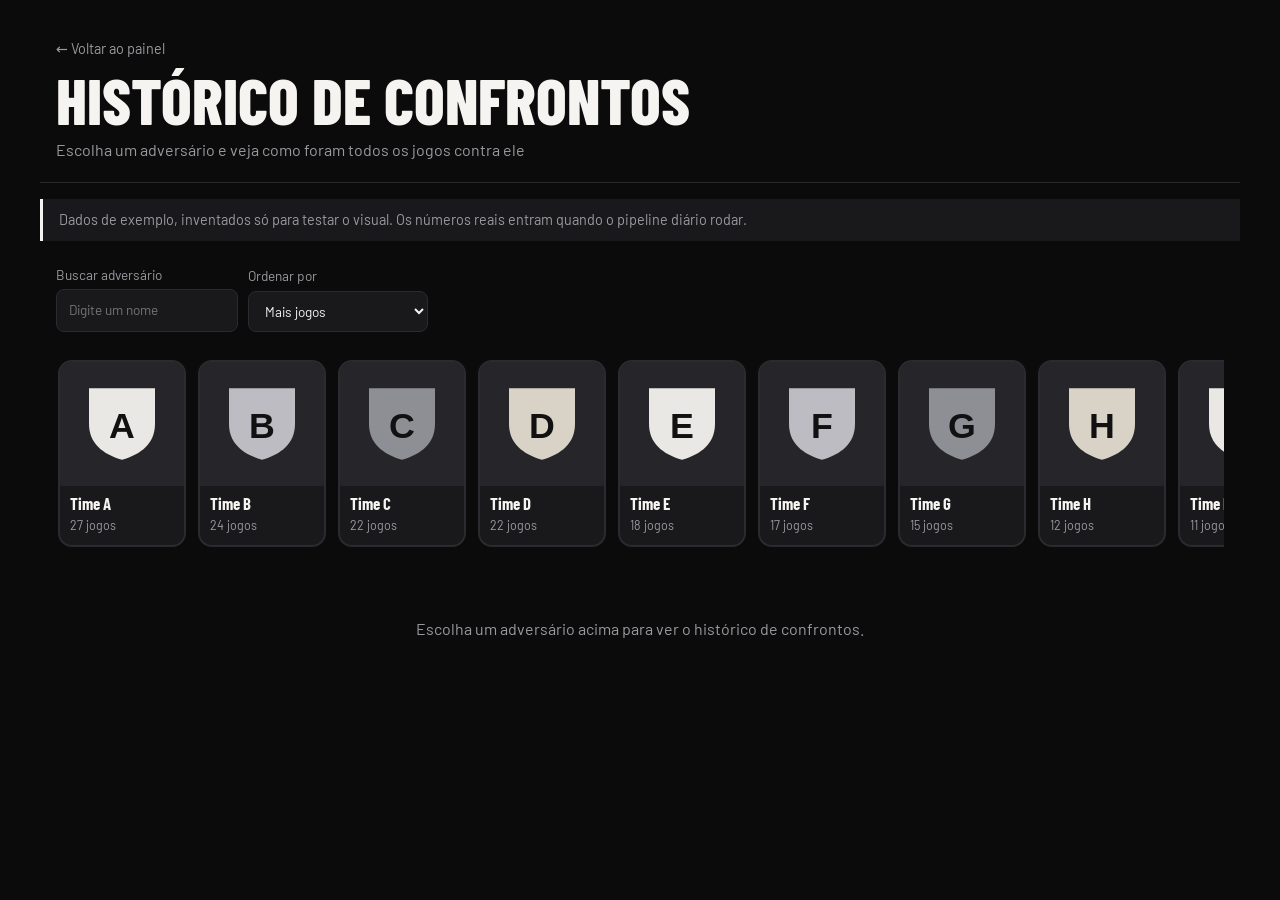
==== site/confrontos.html @ 22c3e426 "Página de histórico de confrontos (protótipo com dados de exemplo) Co-Authored-By: Claude Sonnet 5.5" ====
<!doctype html>
<html lang="pt-BR">
<head>
  <meta charset="utf-8">
  <meta name="viewport" content="width=device-width, initial-scale=1">
  <title>Histórico de confrontos · Corinthians em Números</title>
  <meta name="description" content="Escolha um adversário e veja o retrospecto do Corinthians contra ele: vitórias, empates, derrotas, artilheiros e muito mais.">
  <link rel="preconnect" href="https://fonts.googleapis.com">
  <link rel="preconnect" href="https://fonts.gstatic.com" crossorigin>
  <link href="https://fonts.googleapis.com/css2?family=Barlow+Condensed:wght@600;700;800&family=Barlow:wght@400;500;600&display=swap" rel="stylesheet">
  <link rel="icon" href="data:image/svg+xml,%3Csvg xmlns=%27http://www.w3.org/2000/svg%27 viewBox=%270 0 16 16%27%3E%3Crect width=%2716%27 height=%2716%27 fill=%27%23f5f4f1%27/%3E%3C/svg%3E">
  <link rel="stylesheet" href="jogadores.css">
  <link rel="stylesheet" href="confrontos.css">
</head>
<body>
  <header class="topo">
    <div>
      <a class="voltar" href="index.html">← Voltar ao painel</a>
      <h1>Histórico de confrontos</h1>
      <p>Escolha um adversário e veja como foram todos os jogos contra ele</p>
    </div>
  </header>

  <div id="aviso-exemplo" class="aviso" hidden>Dados de exemplo, inventados só para testar o visual. Os números reais entram quando o pipeline diário rodar.</div>

  <main>
    <div class="ferr">
      <label>Buscar adversário<input id="busca" type="search" placeholder="Digite um nome" autocomplete="off"></label>
      <label>Ordenar por
        <select id="ord">
          <option value="jogos">Mais jogos</option>
          <option value="vit">Mais vitórias</option>
          <option value="apr">Melhor aproveitamento</option>
          <option value="nome">Nome (A–Z)</option>
        </select>
      </label>
    </div>
    <div class="tira" id="tira" role="listbox" aria-label="Escolha um adversário"></div>
    <div id="ficha"></div>
  </main>

  <script src="confrontos.js"></script>
</body>
</html>
---- site/jogadores.css ----
/* Página 2: Jogadores e estádios. Alvinegra, com toques leves de vermelho só no que está selecionado. */
:root {
  --preto: #0b0b0c;
  --cartao: #19191c;
  --linha: #2b2b2f;
  --branco: #f5f4f1;
  --cinza: #9a9aa0;
  --verm: #c8102e;
  --display: "Barlow Condensed", "Arial Narrow", sans-serif;
  --texto: "Barlow", system-ui, sans-serif;
}

* { box-sizing: border-box; }
html { color-scheme: dark; }
body { margin: 0; background: var(--preto); color: var(--branco); font: 400 1rem/1.5 var(--texto); }
:focus-visible { outline: 2px solid var(--branco); outline-offset: 3px; }
[hidden] { display: none !important; }
button { font: inherit; }

/* topo */
.topo { max-width: 1200px; margin: 0 auto; padding: 36px 16px 20px; display: flex; flex-wrap: wrap; gap: 16px 40px; justify-content: space-between; align-items: end; border-bottom: 1px solid var(--linha); }
h1 { font: 800 clamp(2.2rem, 7vw, 4rem)/0.95 var(--display); margin: 0; text-transform: uppercase; }
.topo p { margin: 8px 0 0; color: var(--cinza); }
.voltar { display: inline-block; margin-bottom: 10px; color: var(--cinza); font-size: 0.9rem; text-decoration: none; }
.voltar:hover { color: var(--branco); }
.abas { display: flex; flex-wrap: wrap; gap: 10px; }
.abas button { font: 600 1rem var(--texto); padding: 10px 18px; border-radius: 999px; border: 1px solid var(--linha); background: none; color: var(--branco); cursor: pointer; display: flex; gap: 8px; align-items: center; }
.abas button svg { width: 18px; height: 18px; fill: none; stroke: currentColor; stroke-width: 1.8; stroke-linecap: round; stroke-linejoin: round; }
.abas button[aria-selected=true] { background: var(--branco); color: var(--preto); border-color: var(--branco); box-shadow: 0 0 0 2px var(--preto), 0 0 0 4px var(--verm); }
.aviso { max-width: 1200px; margin: 16px auto 0; padding: 10px 16px; background: var(--cartao); border-left: 3px solid var(--branco); color: var(--cinza); font-size: 0.9rem; }
main { max-width: 1200px; margin: 0 auto; padding: 24px 16px 56px; }

/* filtros */
.ferr { display: flex; flex-wrap: wrap; gap: 10px; align-items: end; margin-bottom: 20px; }
.ferr label { display: grid; gap: 4px; font-size: 0.85rem; color: var(--cinza); }
select, input[type=search] { font: inherit; padding: 10px 12px; color: var(--branco); background: var(--cartao); border: 1px solid var(--linha); border-radius: 8px; min-width: 170px; }
.chips { display: flex; flex-wrap: wrap; gap: 6px; }
.chips button { font: 500 0.9rem var(--texto); padding: 8px 14px; border-radius: 999px; border: 1px solid var(--linha); background: none; color: var(--branco); cursor: pointer; }
.chips button[aria-pressed=true] { background: var(--branco); color: var(--preto); border-color: var(--branco); box-shadow: 0 0 0 2px var(--preto), 0 0 0 3.5px var(--verm); }

/* imagens: foto ou iniciais */
.foto { width: 56px; height: 56px; border-radius: 50%; background: #26262a; border: 2px solid var(--linha); display: grid; place-items: center; overflow: hidden; flex: none; }
.foto img { width: 100%; height: 100%; object-fit: cover; object-position: top; display: block; }
.sem-foto { width: 100%; height: 100%; display: grid; place-items: center; font: 700 1.6rem var(--display); color: var(--cinza); background: linear-gradient(#3a3a3f, #1f1f22); }
.ret .sem-foto { font-size: 2.6rem; }

/* tira de cards */
.tira { display: flex; gap: 12px; overflow-x: auto; padding: 8px 2px 14px; scroll-snap-type: x proximity; scrollbar-width: thin; scrollbar-color: #3a3a3f transparent; }
.fig { display: flex; flex-direction: column; flex: none; width: 128px; scroll-snap-align: center; border: 2px solid var(--linha); border-radius: 14px; background: var(--cartao); color: inherit; padding: 0; cursor: pointer; overflow: hidden; text-align: left; transition: transform 0.15s, border-color 0.15s; }
.fig:hover { transform: translateY(-3px); border-color: var(--cinza); }
.fig[aria-pressed=true] { transform: translateY(-6px); border-color: var(--verm); box-shadow: 0 10px 24px #000a; }
.fig .ret { display: block; width: 100%; aspect-ratio: 4/5; background: #26262a; }
.fig .ret img { width: 100%; height: 100%; object-fit: cover; object-position: top; display: block; }
.fig .inf { padding: 8px 10px 10px; display: grid; gap: 2px; }
.fig b { font: 700 1rem/1.1 var(--display); text-transform: uppercase; overflow: hidden; text-overflow: ellipsis; white-space: nowrap; }
.fig small { display: flex; gap: 5px; align-items: center; color: var(--cinza); font-size: 0.74rem; }
.fig small svg, .pos svg { width: 13px; height: 13px; fill: none; stroke: currentColor; stroke-width: 1.8; }
.fig .em { display: flex; gap: 8px; font-size: 0.78rem; color: var(--cinza); margin-top: 2px; }

/* ficha */
.ficha { display: grid; gap: 20px; padding: 20px; background: var(--cartao); border: 1px solid var(--linha); border-radius: 20px; }
@media (min-width: 800px) { .ficha { grid-template-columns: 300px 1fr; gap: 32px; padding: 24px; } }
.ficha .ret { aspect-ratio: 4/5; border-radius: 14px; overflow: hidden; background: #26262a; max-width: 360px; width: 100%; justify-self: center; }
.ficha .ret img { width: 100%; height: 100%; object-fit: cover; object-position: top; display: block; }
.ficha > div { min-width: 0; }
.ficha h2 { font: 800 clamp(2rem, 6vw, 3rem)/1 var(--display); text-transform: uppercase; margin: 0; }
.ficha h2::after { content: ""; display: block; width: 56px; height: 4px; margin-top: 10px; border-radius: 2px; background: var(--verm); }
.pos { display: flex; gap: 6px; align-items: center; color: var(--cinza); font-size: 0.9rem; margin: 6px 0 16px; }
.stats { display: grid; grid-template-columns: repeat(3, minmax(0, 1fr)); gap: 8px; }
.stat { background: var(--preto); border: 1px solid var(--linha); border-radius: 12px; padding: 12px 8px; text-align: center; }
.stat em { display: block; font-style: normal; font-size: 1.35rem; line-height: 1; margin-bottom: 6px; }
.stat b { display: block; font: 700 1.7rem/1 var(--display); }
.stat span { font-size: 0.78rem; color: var(--cinza); }
.cols { display: grid; gap: 20px; margin-top: 20px; }
@media (min-width: 1000px) { .cols { grid-template-columns: 1fr 1fr; } }
.ficha h4 { font: 700 1rem var(--display); text-transform: uppercase; color: var(--cinza); margin: 18px 0 8px; letter-spacing: 0.04em; }
.cols h4 { margin-top: 0; }
.tbar { display: grid; grid-template-columns: 44px 1fr auto; gap: 10px; align-items: center; padding: 4px 0; font-size: 0.9rem; }
.tbar .tr { background: #26262a; border-radius: 4px; height: 8px; }
.tbar .tr i { display: block; height: 8px; border-radius: 4px; background: var(--branco); }
.tbar b { font-family: var(--display); font-size: 1.05rem; }
.mini { display: flex; justify-content: space-between; gap: 8px; padding: 8px 0; border-bottom: 1px solid var(--linha); font-size: 0.92rem; }
.mini b { font-family: var(--display); font-size: 1.1rem; }
.ult { display: grid; margin-top: 6px; }
.jogo { display: grid; grid-template-columns: 46px 1fr auto; gap: 10px; align-items: center; padding: 9px 0; border-bottom: 1px solid var(--linha); font-size: 0.92rem; }
.jogo .dt { color: var(--cinza); font-variant-numeric: tabular-nums; }
.jogo .pl { font: 700 1.05rem var(--display); padding: 0 6px 0 0; }
.jogo .ev { font-size: 1.05rem; white-space: nowrap; text-align: right; }
.jogo .ev small { font: 500 0.78rem var(--texto); color: var(--cinza); margin-left: 4px; }
.link { margin-top: 16px; width: 100%; padding: 12px; border-radius: 10px; border: 1px solid var(--branco); background: none; color: var(--branco); font: 600 1rem var(--texto); cursor: pointer; }
.link:hover { background: var(--branco); color: var(--preto); border-color: var(--verm); }
.vazio { padding: 40px; text-align: center; color: var(--cinza); }

/* mapa */
.historias { display: flex; gap: 14px; overflow-x: auto; padding: 6px 2px 16px; margin-bottom: 8px; scrollbar-width: thin; scrollbar-color: #3a3a3f transparent; }
.hist { flex: none; width: 76px; display: grid; justify-items: center; gap: 6px; background: none; border: 0; color: inherit; cursor: pointer; padding: 0; }
.hist .anel { width: 68px; height: 68px; border-radius: 50%; padding: 3px; border: 2px solid var(--linha); transition: border-color 0.15s; }
.hist .anel .foto { width: 100%; height: 100%; border: 0; }
.hist:hover .anel { border-color: var(--cinza); }
.hist[aria-pressed=true] .anel { border-color: var(--verm); box-shadow: 0 0 0 3px #c8102e33; }
.hist .n { font-size: 0.76rem; color: var(--cinza); text-align: center; line-height: 1.15; max-width: 76px; overflow: hidden; text-overflow: ellipsis; white-space: nowrap; }
.hist[aria-pressed=true] .n { color: var(--branco); font-weight: 600; }
.hist .todos { background: var(--cartao); }
.hist .todos svg { width: 28px; height: 28px; fill: none; stroke: var(--branco); stroke-width: 1.6; stroke-linecap: round; stroke-linejoin: round; }
.mapa-wrap { display: grid; gap: 16px; }
@media (min-width: 900px) { .mapa-wrap { grid-template-columns: 2fr 1fr; } }
#mapa { height: min(68vh, 560px); min-height: 360px; border-radius: 16px; border: 1px solid var(--linha); background: #111; }
.leaflet-tile-pane { filter: grayscale(1) invert(1) contrast(0.85) brightness(0.85); }
.leaflet-container { font-family: var(--texto); }
.leaflet-popup-content-wrapper, .leaflet-popup-tip { background: var(--cartao); color: var(--branco); border: 1px solid var(--linha); }
.leaflet-popup-content b { font: 700 1.2rem var(--display); text-transform: uppercase; }
.pino { border-radius: 50%; background: var(--branco); color: var(--preto); border: 3px solid var(--preto); box-shadow: 0 0 0 1.5px var(--branco); display: grid; place-items: center; font: 700 0.85rem var(--display); }
.pino.apagado { background: #3a3a3f; color: #777; box-shadow: 0 0 0 1.5px #555; }
.lado { background: var(--cartao); border: 1px solid var(--linha); border-radius: 16px; padding: 16px; max-height: min(68vh, 560px); overflow: auto; }
.lado h2 { font: 700 1.3rem var(--display); text-transform: uppercase; margin: 0 0 4px; }
.lado .sub { color: var(--cinza); font-size: 0.85rem; margin: 0 0 12px; }
.est { display: flex; gap: 10px; align-items: center; width: 100%; padding: 10px; border-radius: 10px; border: 0; background: none; color: inherit; text-align: left; cursor: pointer; }
.est:hover { background: #232327; }
.est .ic { width: 36px; height: 36px; border-radius: 50%; background: var(--preto); border: 1px solid var(--linha); display: grid; place-items: center; flex: none; }
.est .ic svg { width: 18px; height: 18px; fill: none; stroke: var(--branco); stroke-width: 1.7; }
.est > div { min-width: 0; flex: 1; }
.est b { display: block; overflow: hidden; text-overflow: ellipsis; white-space: nowrap; }
.est small { color: var(--cinza); }
.est .v { font: 700 1.3rem var(--display); white-space: nowrap; }
.barra { display: flex; height: 8px; border-radius: 4px; overflow: hidden; margin: 6px 0; background: #26262a; }
.barra i { display: block; }
.barra .v { background: #f5f4f1; }
.barra .e { background: #8a8a90; }
.barra .d { background: #3d3d42; }
.leg { display: flex; gap: 12px; font-size: 0.78rem; color: var(--cinza); }

@media (prefers-reduced-motion: reduce) { * { transition: none !important; } }
---- site/confrontos.css ----
/* Página 3: Histórico de confrontos. Reaproveita o visual da página 2 (jogadores.css); aqui só o que é novo. */
.fig .esc { display: grid; place-items: center; aspect-ratio: 1; background: #26262a; padding: 18px; }
.fig .esc img { width: 100%; height: 100%; object-fit: contain; display: block; }
.fig .esc .sem-foto { background: none; font-size: 2.4rem; }
.fig .inf b { text-transform: none; font-size: 1.05rem; }

.cf { display: grid; gap: 16px; }
.cf-topo { display: flex; flex-wrap: wrap; gap: 20px 28px; align-items: center; padding: 22px; background: var(--cartao); border: 1px solid var(--linha); border-radius: 20px; }
.cf-topo .brasao { width: 112px; height: 112px; flex: none; display: grid; place-items: center; }
.cf-topo .brasao img { width: 100%; height: 100%; object-fit: contain; }
.cf-topo .brasao .sem-foto { border-radius: 50%; font-size: 3rem; }
.cf-topo > div:nth-child(2) { flex: 1; min-width: 220px; }
.cf-topo h2 { font: 800 clamp(2rem, 6vw, 3.2rem)/1 var(--display); text-transform: uppercase; margin: 0; }
.cf-topo h2::after { content: ""; display: block; width: 56px; height: 4px; margin-top: 10px; border-radius: 2px; background: var(--verm); }
.cf-topo p { margin: 10px 0 0; color: var(--cinza); }
.forma { display: flex; gap: 6px; align-items: center; margin-top: 12px; font-size: 0.82rem; color: var(--cinza); flex-wrap: wrap; }
.forma i { font: 700 0.85rem var(--display); font-style: normal; width: 26px; height: 26px; border-radius: 50%; display: grid; place-items: center; }
.forma .V, .rv { background: var(--branco); color: var(--preto); }
.forma .E, .re { background: #8a8a90; color: var(--preto); }
.forma .D, .rd { background: #3d3d42; color: var(--branco); }

.placar { display: grid; grid-template-columns: repeat(3, minmax(0, 1fr)); gap: 8px; width: 100%; }
@media (min-width: 900px) { .placar { width: 340px; } }
.placar .stat b { font-size: 2.4rem; }

.bloco { padding: 20px; background: var(--cartao); border: 1px solid var(--linha); border-radius: 20px; min-width: 0; }
.bloco h3 { font: 700 1rem var(--display); text-transform: uppercase; color: var(--cinza); letter-spacing: 0.04em; margin: 0 0 12px; }
.grade { display: grid; gap: 16px; }
@media (min-width: 900px) { .grade.dois { grid-template-columns: 1fr 1fr; } }

.mandos { display: grid; grid-template-columns: 1fr 1fr; gap: 10px; }
.mando { background: var(--preto); border: 1px solid var(--linha); border-radius: 12px; padding: 12px; }
.mando h4 { font: 700 1rem var(--display); text-transform: uppercase; margin: 0 0 4px; display: flex; gap: 6px; align-items: center; }
.mando .n { font: 700 2rem/1 var(--display); }
.mando .n small { font: 500 0.8rem var(--texto); color: var(--cinza); margin-left: 4px; }
.mando .d { color: var(--cinza); font-size: 0.85rem; margin-top: 4px; }
.geral-barra { margin: 14px 0 4px; }

.stats.quatro { grid-template-columns: repeat(2, minmax(0, 1fr)); }
@media (min-width: 700px) { .stats.quatro { grid-template-columns: repeat(4, minmax(0, 1fr)); } }
.stat small { display: block; font-size: 0.72rem; color: var(--cinza); margin-top: 2px; }

.rank { display: grid; gap: 4px; }
.rank .lin { display: grid; grid-template-columns: 26px 1fr auto; gap: 10px; align-items: center; padding: 8px 0; border-bottom: 1px solid var(--linha); }
.rank .lin:last-child { border-bottom: 0; }
.rank .pos { font: 700 1.2rem var(--display); color: var(--cinza); }
.rank .lin:first-child .pos { color: var(--branco); }
.rank .nome { overflow: hidden; text-overflow: ellipsis; white-space: nowrap; }
.rank .lin:first-child .nome { font-weight: 600; }
.rank b { font: 700 1.25rem var(--display); white-space: nowrap; }
.rank b small { font: 500 0.75rem var(--texto); color: var(--cinza); margin-left: 3px; }
.sem-dado { color: var(--cinza); font-size: 0.92rem; }

.arb { display: flex; gap: 14px; align-items: center; }
.arb .ic { font-size: 2rem; }
.arb b { display: block; font: 700 1.4rem/1.1 var(--display); text-transform: uppercase; }
.nota { margin: 12px 0 0; padding: 8px 12px; border-left: 3px solid var(--linha); color: var(--cinza); font-size: 0.82rem; }

.dest { display: grid; gap: 10px; }
@media (min-width: 700px) { .dest { grid-template-columns: repeat(2, minmax(0, 1fr)); } }
.dest .item { background: var(--preto); border: 1px solid var(--linha); border-radius: 12px; padding: 12px; }
.dest .item span { font-size: 0.8rem; color: var(--cinza); display: block; }
.dest .item b { font: 700 1.6rem/1.1 var(--display); }
.dest .item small { color: var(--cinza); font-size: 0.8rem; margin-left: 6px; }

.todos { display: grid; }
.todos .jogo { grid-template-columns: 78px 1fr auto; }
.todos .jogo .meio { min-width: 0; }
.todos .jogo .meio b { display: block; font-weight: 500; overflow: hidden; text-overflow: ellipsis; white-space: nowrap; }
.todos .jogo .meio small { color: var(--cinza); font-size: 0.78rem; }
.todos .jogo .pl { display: flex; gap: 8px; align-items: center; padding: 0; }
.todos .jogo .pl i { font: 700 0.8rem var(--display); font-style: normal; width: 22px; height: 22px; border-radius: 50%; display: grid; place-items: center; }
.mando-tag { font-size: 0.72rem; color: var(--cinza); border: 1px solid var(--linha); border-radius: 999px; padding: 0 7px; margin-left: 6px; vertical-align: 2px; }
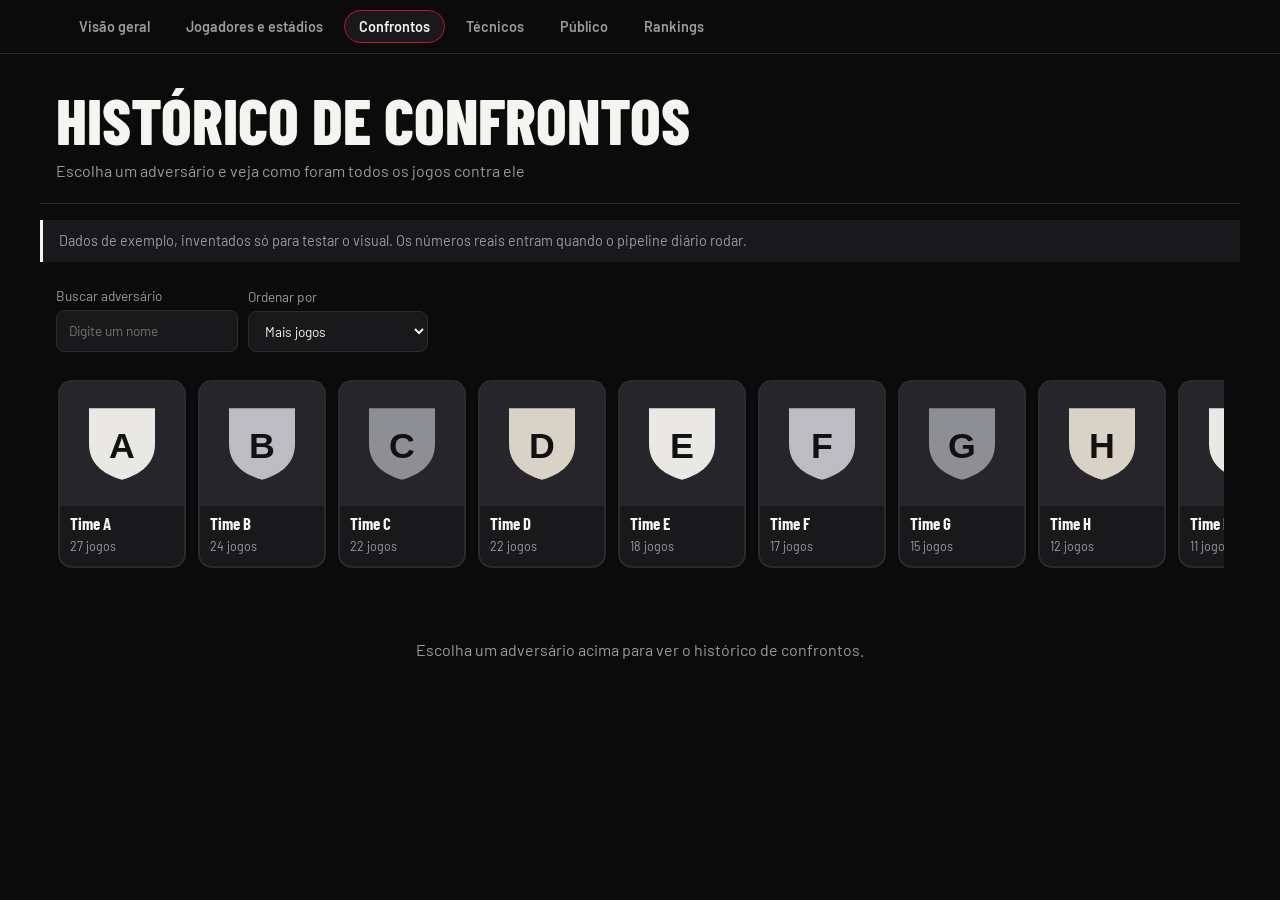
==== commit e2754210: "Menu de navegação entre as 6 páginas e passo do Rankings no pipeline Co-Authored-By: Claude Sonnet 5" ====
--- a/site/confrontos.html
+++ b/site/confrontos.html
@@ -11,11 +11,23 @@
   <link rel="icon" href="data:image/svg+xml,%3Csvg xmlns=%27http://www.w3.org/2000/svg%27 viewBox=%270 0 16 16%27%3E%3Crect width=%2716%27 height=%2716%27 fill=%27%23f5f4f1%27/%3E%3C/svg%3E">
   <link rel="stylesheet" href="jogadores.css">
   <link rel="stylesheet" href="confrontos.css">
+  <link rel="stylesheet" href="painel-jogo.css">
+  <link rel="stylesheet" href="menu.css">
 </head>
 <body>
+  <nav class="menu" aria-label="Páginas do site">
+    <ul>
+      <li><a href="index.html">Visão geral</a></li>
+      <li><a href="jogadores.html">Jogadores e estádios</a></li>
+      <li><a href="confrontos.html" aria-current="page">Confrontos</a></li>
+      <li><a href="tecnicos.html">Técnicos</a></li>
+      <li><a href="publico.html">Público</a></li>
+      <li><a href="rankings.html">Rankings</a></li>
+    </ul>
+  </nav>
+
   <header class="topo">
     <div>
-      <a class="voltar" href="index.html">← Voltar ao painel</a>
       <h1>Histórico de confrontos</h1>
       <p>Escolha um adversário e veja como foram todos os jogos contra ele</p>
     </div>
@@ -39,6 +51,10 @@
     <div id="ficha"></div>
   </main>
 
+  <div id="fundo-jogo" class="fundo-jogo" hidden></div>
+  <aside id="painel-jogo" class="painel-jogo" role="dialog" aria-modal="true" aria-labelledby="pj-titulo" hidden></aside>
+
+  <script src="painel-jogo.js"></script>
   <script src="confrontos.js"></script>
 </body>
 </html>
--- a/site/confrontos.css
+++ b/site/confrontos.css
@@ -1,4 +1,5 @@
 /* Página 3: Histórico de confrontos. Reaproveita o visual da página 2 (jogadores.css); aqui só o que é novo. */
+:root { --grafite: #151517; --cinza-escuro: #5c5c63; } /* cores que o painel do jogo (painel-jogo.css) usa */
 .fig .esc { display: grid; place-items: center; aspect-ratio: 1; background: #26262a; padding: 18px; }
 .fig .esc img { width: 100%; height: 100%; object-fit: contain; display: block; }
 .fig .esc .sem-foto { background: none; font-size: 2.4rem; }
@@ -71,3 +72,5 @@
 .todos .jogo .pl { display: flex; gap: 8px; align-items: center; padding: 0; }
 .todos .jogo .pl i { font: 700 0.8rem var(--display); font-style: normal; width: 22px; height: 22px; border-radius: 50%; display: grid; place-items: center; }
 .mando-tag { font-size: 0.72rem; color: var(--cinza); border: 1px solid var(--linha); border-radius: 999px; padding: 0 7px; margin-left: 6px; vertical-align: 2px; }
+.todos .jogo { cursor: pointer; background: none; border: 0; border-bottom: 1px solid var(--linha); width: 100%; color: inherit; text-align: left; font: inherit; }
+.todos .jogo:hover { background: #202024; }
--- a/site/painel-jogo.css
+++ b/site/painel-jogo.css
@@ -0,0 +1,47 @@
+/* Painel do jogo e escudos: usados pelas páginas 1 e 3 (painel-jogo.js). Espera as cores --preto, --grafite, --cartao, --linha, --branco, --cinza e --cinza-escuro. */
+/* escudos, logos e fotos (com reserva de iniciais) */
+.escudo { display: inline-grid; place-items: center; flex: none; width: 30px; height: 30px; border-radius: 50%; overflow: hidden; background: var(--branco); color: var(--preto); font: 700 0.8rem var(--display); letter-spacing: 0.02em; }
+.escudo img { width: 100%; height: 100%; object-fit: contain; padding: 2px; background: var(--branco); }
+.escudo.foto img { padding: 0; object-fit: cover; }
+.escudo.neutro { background: var(--cinza-escuro); color: var(--branco); }
+.com-imagem { display: flex; align-items: center; gap: 10px; }
+
+/* painel do jogo */
+.fundo-jogo { position: fixed; inset: 0; z-index: 20; background: rgba(0, 0, 0, 0.6); }
+.painel-jogo { position: fixed; z-index: 21; top: 0; right: 0; bottom: 0; width: min(500px, 100%); overflow-y: auto; padding: 22px 22px 40px; background: var(--grafite); border-left: 1px solid var(--linha); animation: entra 0.2s ease-out; }
+@keyframes entra { from { transform: translateX(24px); opacity: 0; } to { transform: none; opacity: 1; } }
+.pj-fechar { position: absolute; top: 14px; right: 14px; width: 36px; height: 36px; border-radius: 50%; border: 1px solid var(--linha); background: var(--cartao); color: var(--branco); font-size: 1.2rem; cursor: pointer; }
+.pj-cab { display: grid; gap: 10px; padding-right: 40px; }
+.pj-meta { color: var(--cinza); font-size: 0.9rem; }
+.pj-placar { display: grid; grid-template-columns: 1fr auto 1fr; align-items: center; gap: 10px; padding: 16px 0; }
+.pj-time { display: grid; justify-items: center; gap: 6px; text-align: center; font-weight: 600; }
+.pj-time .escudo { width: 52px; height: 52px; font-size: 1.1rem; }
+.pj-gols { font: 800 3rem/1 var(--display); }
+.pj-resultado { justify-self: start; padding: 3px 12px; border-radius: 99px; font-weight: 600; font-size: 0.85rem; background: var(--branco); color: var(--preto); }
+.pj-resultado.e { background: var(--cinza-escuro); color: var(--branco); }
+.pj-resultado.d { background: transparent; color: var(--branco); box-shadow: inset 0 0 0 1px var(--cinza-escuro); }
+.painel-jogo h3 { font: 700 1.2rem var(--display); text-transform: uppercase; letter-spacing: 0.03em; margin: 26px 0 10px; }
+.linha-evento { display: grid; grid-template-columns: 40px 1fr; gap: 10px; align-items: baseline; padding: 8px 0; border-bottom: 1px solid var(--linha); }
+.linha-evento .min { font: 700 1.05rem var(--display); color: var(--cinza); }
+.linha-evento small { display: block; color: var(--cinza); }
+.linha-evento.contra { color: var(--cinza); }
+.vazio-pj { color: var(--cinza); }
+.cartao-chip { display: inline-block; width: 10px; height: 14px; margin-right: 8px; border-radius: 2px; background: #f2c200; vertical-align: -2px; }
+.cartao-chip.vermelho { background: #e5383b; }
+
+/* campinho */
+.campo { position: relative; aspect-ratio: 68 / 88; width: 100%; margin: 4px 0 12px; border-radius: 12px; background: #101012; border: 1px solid var(--linha); overflow: hidden; }
+.campo svg.linhas { position: absolute; inset: 0; width: 100%; height: 100%; fill: none; stroke: #2f2f34; stroke-width: 0.5; }
+.jog { position: absolute; display: grid; justify-items: center; gap: 2px; width: 74px; transform: translate(-50%, -50%); text-align: center; }
+.jog .escudo { width: 36px; height: 36px; border: 2px solid var(--preto); }
+.jog b { max-width: 74px; overflow: hidden; text-overflow: ellipsis; white-space: nowrap; font-size: 0.72rem; font-weight: 600; text-shadow: 0 1px 2px #000; }
+.jog .selos { position: absolute; top: -4px; right: 6px; display: flex; gap: 2px; font-size: 0.7rem; }
+.selo { min-width: 16px; height: 16px; padding: 0 3px; border-radius: 8px; display: grid; place-items: center; font: 700 0.65rem var(--texto); background: var(--branco); color: var(--preto); }
+.selo.amarelo, .selo.vermelho { min-width: 10px; width: 10px; height: 14px; padding: 0; border-radius: 2px; }
+.selo.amarelo { background: #f2c200; }
+.selo.vermelho { background: #e5383b; color: #fff; }
+.selo.troca { background: var(--cinza-escuro); color: var(--branco); }
+.reservas { display: grid; gap: 6px; }
+.reserva { display: flex; align-items: center; gap: 10px; padding: 6px 0; border-bottom: 1px solid var(--linha); }
+.reserva small { margin-left: auto; color: var(--cinza); }
+@media (max-width: 520px) { .painel-jogo { padding: 18px 16px 40px; } .jog { width: 62px; } .jog .escudo { width: 30px; height: 30px; } .jog b { font-size: 0.66rem; max-width: 62px; } }
--- a/site/menu.css
+++ b/site/menu.css
@@ -0,0 +1,10 @@
+/* Menu de navegação entre as páginas (igual em todas) */
+.menu { background: #0b0b0c; border-bottom: 1px solid #2b2b2f; }
+.menu ul { display: flex; flex-wrap: wrap; gap: 6px; list-style: none; margin: 0 auto; padding: 10px 24px; max-width: 1200px; }
+.menu a { display: block; padding: 7px 14px; border: 1px solid transparent; border-radius: 999px; color: #9a9aa0; font: 600 0.9rem/1.2 "Barlow", system-ui, sans-serif; text-decoration: none; }
+.menu a:hover, .menu a:focus-visible { color: #f5f4f1; border-color: #2b2b2f; }
+.menu a[aria-current="page"] { color: #f5f4f1; border-color: #c8102e; background: #19191c; }
+@media (max-width: 640px) {
+  .menu ul { flex-wrap: nowrap; overflow-x: auto; padding: 10px 16px; }
+  .menu a { white-space: nowrap; }
+}
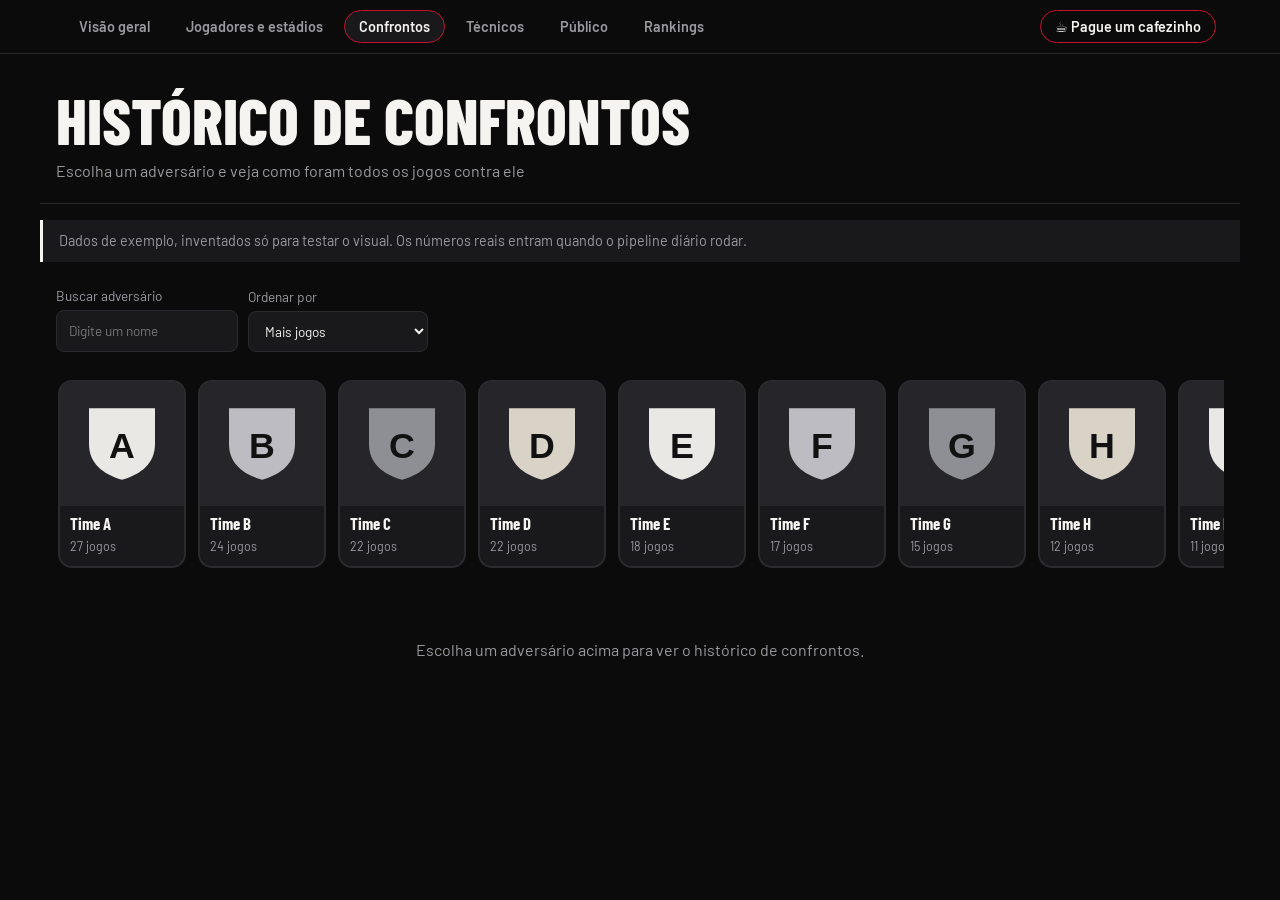
==== commit 7c1e5418: "Site: botão 'Pague um cafezinho' com Pix nas seis páginas Co-Authored-By: Claude Sonnet 5.5 <noreply" ====
--- a/site/confrontos.html
+++ b/site/confrontos.html
@@ -13,6 +13,7 @@
   <link rel="stylesheet" href="confrontos.css">
   <link rel="stylesheet" href="painel-jogo.css">
   <link rel="stylesheet" href="menu.css">
+  <link rel="stylesheet" href="cafe.css">
 </head>
 <body>
   <nav class="menu" aria-label="Páginas do site">
@@ -56,5 +57,6 @@
 
   <script src="painel-jogo.js"></script>
   <script src="confrontos.js"></script>
+  <script src="cafe.js"></script>
 </body>
 </html>
--- a/site/cafe.css
+++ b/site/cafe.css
@@ -0,0 +1,22 @@
+/* "Pague um cafezinho": botão no menu e painel com a chave Pix */
+.menu-cafe { margin-left: auto; }
+.menu .cafe-botao { padding: 7px 14px; border: 1px solid #c8102e; border-radius: 999px; background: transparent; color: #f5f4f1; font: 600 0.9rem/1.2 "Barlow", system-ui, sans-serif; cursor: pointer; white-space: nowrap; }
+.menu .cafe-botao:hover, .menu .cafe-botao:focus-visible { background: #19191c; }
+.cafe-caixa { width: min(380px, calc(100vw - 32px)); padding: 28px 24px 24px; border: 1px solid #2b2b2f; border-radius: 16px; background: #151517; color: #f5f4f1; font: 400 1rem/1.5 "Barlow", system-ui, sans-serif; text-align: center; }
+.cafe-caixa::backdrop { background: rgba(0, 0, 0, 0.7); }
+.cafe-caixa h2 { margin: 0 0 8px; font: 800 1.8rem/1 "Barlow Condensed", "Arial Narrow", sans-serif; text-transform: uppercase; }
+.cafe-caixa p { margin: 0 0 14px; color: #9a9aa0; }
+.cafe-fechar { position: absolute; top: 8px; right: 12px; border: 0; background: none; color: #9a9aa0; font-size: 1.6rem; line-height: 1; cursor: pointer; }
+.cafe-fechar:hover { color: #f5f4f1; }
+.cafe-qr { width: 200px; height: 200px; margin: 0 auto 8px; padding: 10px; border-radius: 12px; background: #fff; }
+.cafe-qr svg { display: block; width: 100%; height: 100%; }
+.cafe-legenda { font-size: 0.85rem; }
+.cafe-chave-rotulo { margin-bottom: 4px !important; font-size: 0.8rem; text-transform: uppercase; letter-spacing: 0.06em; }
+.cafe-chave { display: block; margin-bottom: 14px; padding: 8px; border: 1px solid #2b2b2f; border-radius: 8px; background: #19191c; font-size: 0.9rem; overflow-wrap: anywhere; user-select: all; }
+.cafe-acoes { display: flex; flex-direction: column; gap: 8px; }
+.cafe-copiar { padding: 10px 14px; border: 1px solid #c8102e; border-radius: 999px; background: #c8102e; color: #fff; font: 600 0.95rem/1.2 "Barlow", system-ui, sans-serif; cursor: pointer; }
+.cafe-copiar:hover { background: #a80d26; border-color: #a80d26; }
+.cafe-secundario { background: transparent; color: #f5f4f1; border-color: #2b2b2f; }
+.cafe-secundario:hover { background: #19191c; border-color: #5c5c63; }
+.cafe-aviso { min-height: 1.5em; margin: 12px 0 0 !important; font-size: 0.9rem; color: #f5f4f1 !important; }
+@media (max-width: 640px) { .menu-cafe { margin-left: 0; } }
